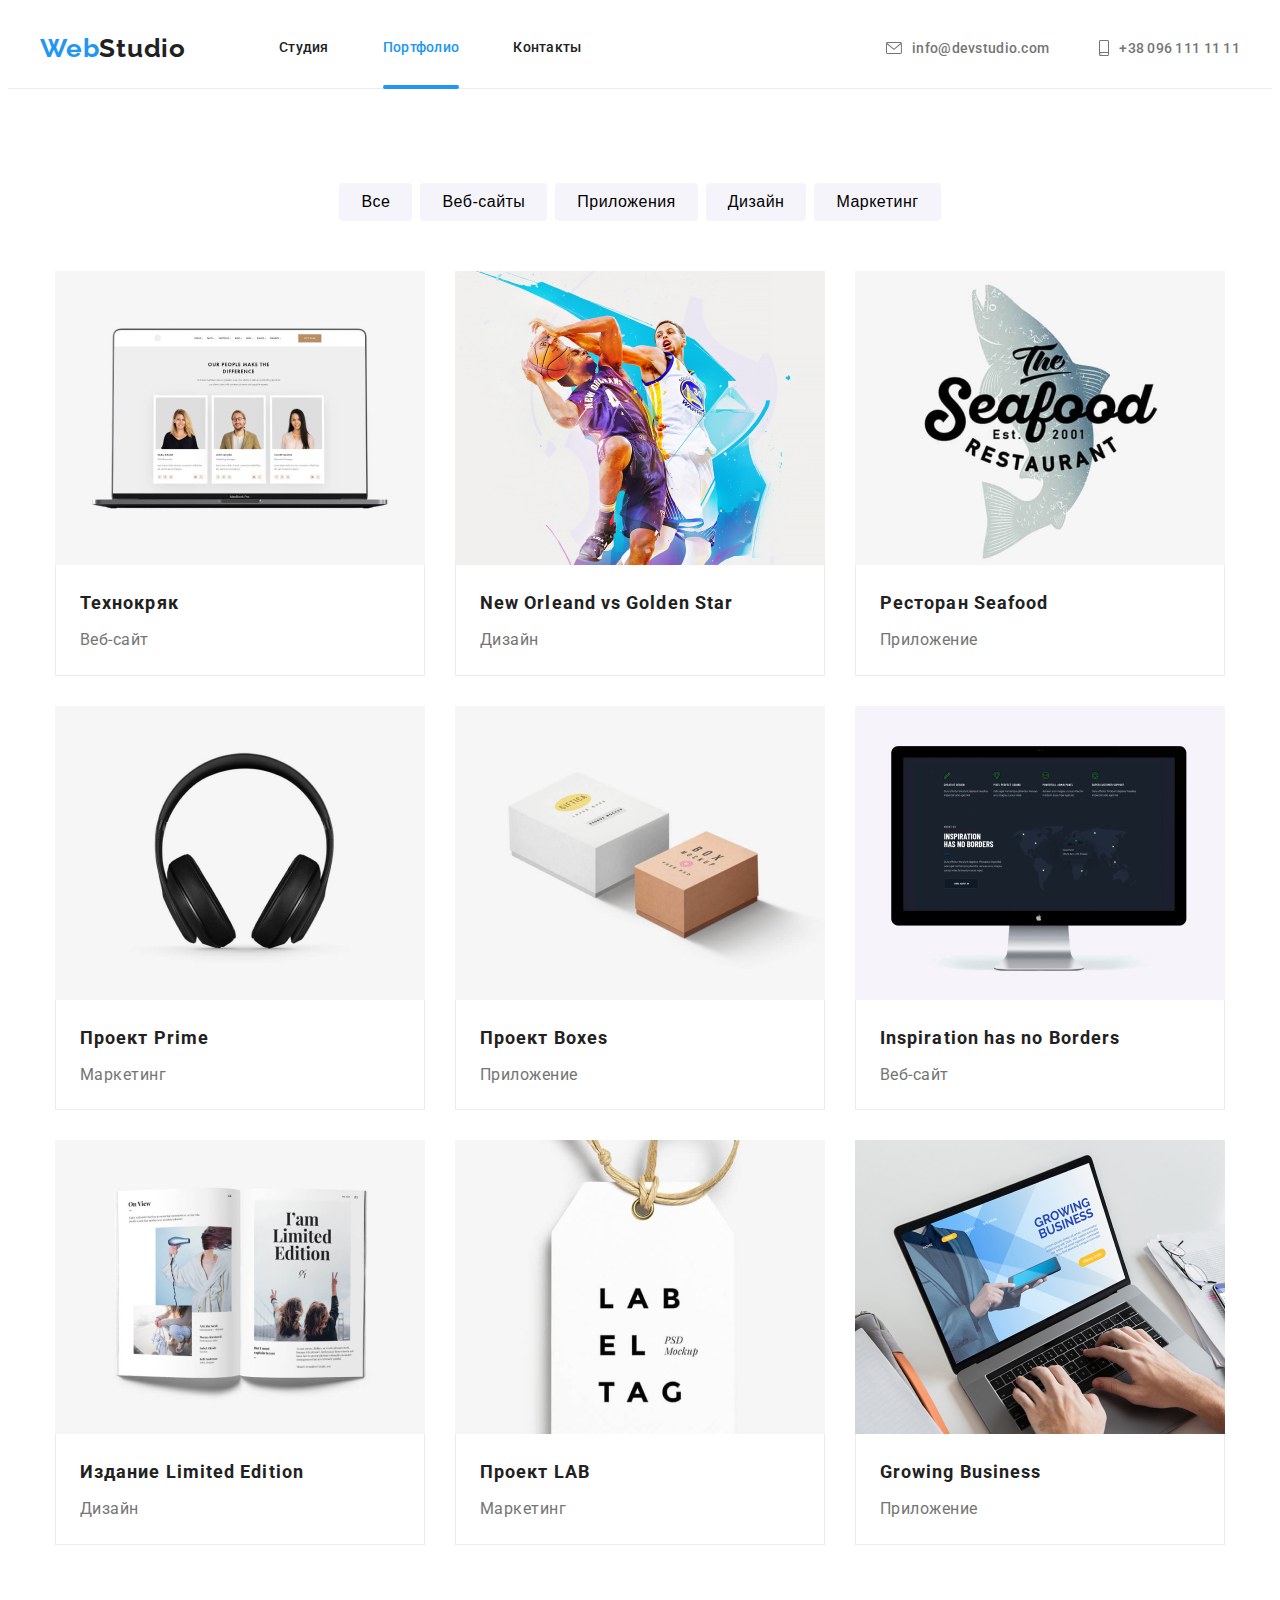
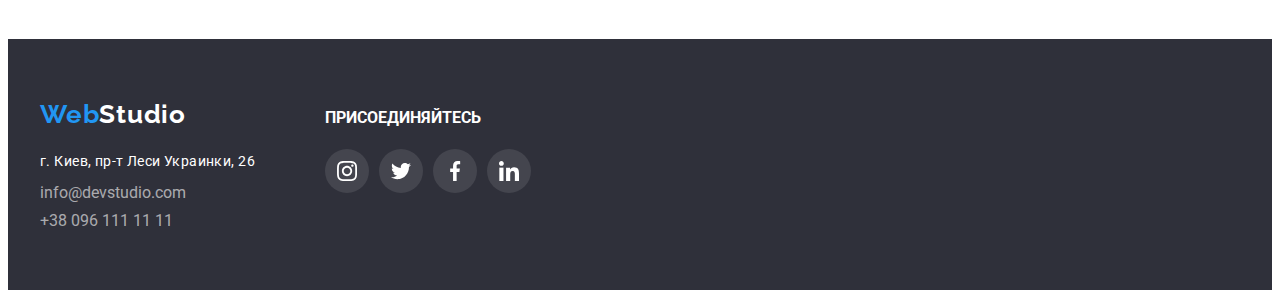
==== portfolio.html @ bb32ee5a "project files" ====
<!DOCTYPE html>
<html lang="ru">
  <head>
    <meta charset="UTF-8" />
    <meta http-equiv="X-UA-Compatible" content="IE=edge" />
    <meta name="viewport" content="width=device-width, initial-scale=1.0" />
    <title>Портфолио</title>
    <link rel="preconnect" href="https://fonts.gstatic.com" />
    <link
      href="https://fonts.googleapis.com/css2?family=Raleway:ital,wght@0,700;1,700&family=Roboto:ital,wght@0,400;0,500;0,700;0,900;1,400;1,500;1,700;1,900&display=swap"
      rel="stylesheet"
    />
    <link
      rel="stylesheet"
      href="https://cdnjs.cloudflare.com/ajax/libs/modern-normalize/1.0.0/modern-normalize.css"
      integrity="sha512-Zx6MlUMKSVJoQ+83OwhdILe8cSEsCzfqThJd7J/VA2UrK6Ctj85p+xzqfyuNXE5B1k25uUdmJ2OzItbBy9GHAQ=="
      crossorigin="anonymous"
    />
    <link rel="stylesheet" href="./css/styles.css" />
  </head>
  <body>
    <header class="page-header">
      <div class="container">
        <nav class="navigation">
          <a class="logo-title link" href="">
            Web<span class="logo-titte-up">Studio</span></a
          >
          <ul class="navigation-list-header list">
            <li class="navigation-item">
              <a class="navigation-link link" href="index.html">Студия</a>
            </li>
            <li class="navigation-item">
              <a class="navigation-link link current" href="">Портфолио</a>
            </li>
            <li class="navigation-item">
              <a class="navigation-link link" href="">Контакты</a>
            </li>
          </ul>
        </nav>
        <ul class="contact-item list">
          <li class="contact-item">
            <a
              class="mailto-link link"
              href="mailto:info@devstudio.com"
              lang="en"
            >
              <svg class="icon-envelope" width="16" height="12">
                <use href="./images/icons.svg#icon-envelope"></use>
              </svg>
              info@devstudio.com</a
            >
          </li>
          <li class="contact-item">
            <a class="tel-link link" href="tel:+380961111111">
              <svg class="icon-smartphone" width="10px" height="16px">
                <use href="./images/icons.svg#icon-smartphone"></use>
              </svg>
              +38 096 111 11 11</a
            >
          </li>
        </ul>
      </div>
    </header>
    <main>
      <section>
        <div class="portfolio-container container">
          <h1 class="portfolio"></h1>
          <ul class="item">
            <li class="portfolio-item list">
              <button class="button" type="button">Все</button>
            </li>
            <li class="portfolio-item list">
              <button class="button" type="button">Веб-сайты</button>
            </li>
            <li class="portfolio-item list">
              <button class="button" type="button">Приложения</button>
            </li>
            <li class="portfolio-item list">
              <button class="button" type="button">Дизайн</button>
            </li>
            <li class="portfolio-item list">
              <button class="button" type="button">Маркетинг</button>
            </li>
          </ul>
          <h2 class="visually-hidden"></h2>
          <ul class="portfolio-list list">
            <li class="services-list-item">
              <a class="services-list-wrapper link" href="">
                <div class="services-list-item-wrapper">
                  <img
                    class="services-img"
                    src="./images/portfolio/techno-1.jpg"
                    alt="Ноутбук с веб страницей"
                    width="370"
                    height="294"
                  />
                  <p class="portfolio-overlay">
                    Технокряк это современная площадка распространения
                    коронавируса. Компании используют эту платформу для
                    цифрового шпионажа и атак на защищённые сервера конкурентов.
                  </p>
                </div>

                <div class="content-wrapper">
                  <h3 class="portfolio-title">Технокряк</h3>
                  <p class="portfolio-title-description">Веб-сайт</p>
                </div></a
              >
            </li>
            <li class="services-list-item">
              <a class="services-list-wrapper link" href="">
                <div class="services-list-item-wrapper">
                  <img
                    class="services-img"
                    src="./images/portfolio/poster-2.jpg"
                    alt="Постер"
                    width="370"
                    height="294"
                  />
                  <p class="portfolio-overlay">
                    Технокряк это современная площадка распространения
                    коронавируса. Компании используют эту платформу для
                    цифрового шпионажа и атак на защищённые сервера конкурентов.
                  </p>
                </div>

                <div class="content-wrapper">
                  <h3 class="portfolio-title" lang="en">
                    New Orleand vs Golden Star
                  </h3>
                  <p class="portfolio-title-description">Дизайн</p>
                </div>
              </a>
            </li>
            <li class="services-list-item">
              <a class="services-list-wrapper link" href="">
                <div class="services-list-item-wrapper">
                  <img
                    class="services-img"
                    src="./images/portfolio/restaurant-3.jpg"
                    alt="Логотип рыбы"
                    width="370"
                    height="294"
                  />
                  <p class="portfolio-overlay">
                    Технокряк это современная площадка распространения
                    коронавируса. Компании используют эту платформу для
                    цифрового шпионажа и атак на защищённые сервера конкурентов.
                  </p>
                </div>

                <div class="content-wrapper">
                  <h3 class="portfolio-title" lang="en">Ресторан Seafood</h3>
                  <p class="portfolio-title-description">Приложение</p>
                </div>
              </a>
            </li>
            <li class="services-list-item">
              <a class="services-list-wrapper link" href="">
                <div class="services-list-item-wrapper">
                  <img
                    class="services-img"
                    src="./images/portfolio/prime-4.jpg"
                    alt="Чёрные наушники"
                    width="370"
                    height="294"
                  />
                  <p class="portfolio-overlay">
                    Технокряк это современная площадка распространения
                    коронавируса. Компании используют эту платформу для
                    цифрового шпионажа и атак на защищённые сервера конкурентов.
                  </p>
                </div>

                <div class="content-wrapper">
                  <h3 class="portfolio-title" lang="en">Проект Prime</h3>
                  <p class="portfolio-title-description">Маркетинг</p>
                </div>
              </a>
            </li>
            <li class="services-list-item">
              <a class="services-list-wrapper link" href="">
                <div class="services-list-item-wrapper">
                  <img
                    class="services-img"
                    src="./images/portfolio/box-5.jpg"
                    alt="Белая и коричневая коробки"
                    width="370"
                    height="294"
                  />
                  <p class="portfolio-overlay">
                    Технокряк это современная площадка распространения
                    коронавируса. Компании используют эту платформу для
                    цифрового шпионажа и атак на защищённые сервера конкурентов.
                  </p>
                </div>

                <div class="content-wrapper">
                  <h3 class="portfolio-title" lang="en">Проект Boxes</h3>
                  <p class="portfolio-title-description">Приложение</p>
                </div>
              </a>
            </li>
            <li class="services-list-item">
              <a class="services-list-wrapper link" href="">
                <div class="services-list-item-wrapper">
                  <img
                    class="services-img"
                    src="./images/portfolio/inspiration-6.jpg"
                    alt="Монитор компьютера"
                    width="370"
                    height="294"
                  />
                  <p class="portfolio-overlay">
                    Технокряк это современная площадка распространения
                    коронавируса. Компании используют эту платформу для
                    цифрового шпионажа и атак на защищённые сервера конкурентов.
                  </p>
                </div>

                <div class="content-wrapper">
                  <h3 class="portfolio-title" lang="en">
                    Inspiration has no Borders
                  </h3>
                  <p class="portfolio-title-description">Веб-сайт</p>
                </div>
              </a>
            </li>
            <li class="services-list-item">
              <a class="services-list-wrapper link" href="">
                <div class="services-list-item-wrapper">
                  <img
                    class="services-img"
                    src="./images/portfolio/edition-7.jpg"
                    alt="Разворот журнала"
                    width="370"
                    height="294"
                  />
                  <p class="portfolio-overlay">
                    Технокряк это современная площадка распространения
                    коронавируса. Компании используют эту платформу для
                    цифрового шпионажа и атак на защищённые сервера конкурентов.
                  </p>
                </div>

                <div class="content-wrapper">
                  <h3 class="portfolio-title" lang="en">
                    Издание Limited Edition
                  </h3>
                  <p class="portfolio-title-description">Дизайн</p>
                </div>
              </a>
            </li>
            <li class="services-list-item">
              <a class="services-list-wrapper link" href="">
                <div class="services-list-item-wrapper">
                  <img
                    class="services-img"
                    src="./images/portfolio/lab-8.jpg"
                    alt="Белый лейбл"
                    width="370"
                    height="294"
                  />
                  <p class="portfolio-overlay">
                    Технокряк это современная площадка распространения
                    коронавируса. Компании используют эту платформу для
                    цифрового шпионажа и атак на защищённые сервера конкурентов.
                  </p>
                </div>

                <div class="content-wrapper">
                  <h3 class="portfolio-title" lang="en">Проект LAB</h3>
                  <p class="portfolio-title-description">Маркетинг</p>
                </div>
              </a>
            </li>
            <li class="services-list-item">
              <a class="services-list-wrapper link" href="">
                <div class="services-list-item-wrapper">
                  <img
                    class="services-img"
                    src="./images/portfolio/business-9.jpg"
                    alt="Ноутбук с печатающими руками"
                    width="370"
                    height="294"
                  />
                  <p class="portfolio-overlay">
                    Технокряк это современная площадка распространения
                    коронавируса. Компании используют эту платформу для
                    цифрового шпионажа и атак на защищённые сервера конкурентов.
                  </p>
                </div>

                <div class="content-wrapper">
                  <h3 class="portfolio-title" lang="en">Growing Business</h3>
                  <p class="portfolio-title-description">Приложение</p>
                </div>
              </a>
            </li>
          </ul>
        </div>
      </section>
    </main>
    <!--CONTACT INFORMATION-->
    <footer class="footer">
      <div class="footer container">
        <div class="adress">
          <div class="web">
            <a class="logo-title link" href="">
              Web<span class="logo-title-down">Studio</span>
            </a>
          </div>

          <ul class="contact list">
            <li class="contact-list-item">
              <a
                class="contact-link link"
                href="https://goo.gl/maps/QRWWJtVvQiQoxsjY8"
                target="г. Киев, пр-т Леси Украинки, 26"
                rel="noopener norefer"
              >
                г. Киев, пр-т Леси Украинки, 26</a
              >
            </li>

            <li class="contact-list-item">
              <a
                class="footer-mailto-link link"
                href="mailto:info@devstudio.com"
                lang="en"
                >info@devstudio.com</a
              >
            </li>
            <li class="contact-list-item">
              <a class="footer-tel-link link" href="tel:+380961111111"
                >+38 096 111 11 11</a
              >
            </li>
          </ul>
        </div>
        <div class="social">
          <b class="join">ПРИСОЕДИНЯЙТЕСЬ</b>
          <ul class="footer-social-list list">
            <li class="footer-social-list-item">
              <a href="" class="footer-social-list-link link">
                <svg class="footer-social-list-icon">
                  <use href="./images/icons.svg#icon-instagram"></use>
                </svg>
              </a>
            </li>
            <li class="footer-social-list-item">
              <a href="" class="footer-social-list-link link">
                <svg class="footer-social-list-icon">
                  <use href="./images/icons.svg#icon-twitter"></use>
                </svg>
              </a>
            </li>
            <li class="footer-social-list-item">
              <a href="" class="footer-social-list-link link">
                <svg class="footer-social-list-icon">
                  <use href="./images/icons.svg#icon-facebook"></use>
                </svg>
              </a>
            </li>
            <li class="footer-social-list-item">
              <a href="" class="footer-social-list-link link">
                <svg class="footer-social-list-icon">
                  <use href="./images/icons.svg#icon-linkedin"></use>
                </svg>
              </a>
            </li>
          </ul>
        </div>
      </div>
    </footer>
  </body>
</html>
---- css/styles.css ----
:root {
  --main-font: 'Roboto', sans-serif;
  --secondary-font: 'Raleway', sans-serif;
  --accent-color: #2196f3;
  --secondary-text-color: rgba(255, 255, 255, 0.6);
  --title-color: #212121;
  --text-description-color: #757575;
  --header-background-color: #fff;
  --footer-background-color: #2f303a;
  --secondary-background-color: #f5f4fa;
  --button-hover-color: #fff;
  --section-pt: 94px;
  --section-pb: 94px;
}

body {
  font-family: var(--main-font);
  background-color: #ffffff;
  color: var(--title-color);
}

h1,
h2,
h3,
h4,
h5,
h6,
p {
  margin: 0;
}

ul,
ol {
  margin: 0;
  padding: 0;
}

img {
  display: block;
  max-width: 370px;
}

.link {
  text-decoration: none;
  color: inherit;
}

.list {
  list-style: none;
}
.adress {
  font-style: normal;
}

.visually-hidden {
  position: absolute !important;
  clip: rect(1px 1px 1px 1px); /* IE6, IE7 */
  clip: rect(1px, 1px, 1px, 1px);
  padding: 0 !important;
  border: 0 !important;
  height: 1px !important;
  width: 1px !important;
  overflow: hidden;
}

/*========== SOCIAL LINKS ==========*/

.social-list {
  display: flex;
  align-items: center;
  justify-content: space-between;
}

.social-list-link {
  display: flex;
  justify-content: center;
  align-items: center;
  width: 44px;
  height: 44px;
  border-radius: 50%;
  transition: background-color 250ms cubic-bezier(0.4, 0, 0.2, 1);
}

.social-list-link:hover,
.social-list-link:focus {
  background-color: var(--accent-color);
}

.social-list-icon {
  fill: #afb1b8;
  width: 20px;
  height: 20px;
  transition: fill 250ms cubic-bezier(0.4, 0, 0.2, 1);
}

.social-list-link:hover .social-list-icon,
.social-list-link:focus .social-list-icon {
  fill: var(--header-background-color);
}

/*========== END SOCIAL LINKS ==========*/

/*========== CONTAINER ==========*/

.container {
  width: 1200px;
  margin: 0 auto;
  padding: 0 15px;
}

/*======= LOGO =======*/

.footer .logo-title {
  margin-right: 0;
}

.logo-title {
  margin-right: 93px;
  font-family: var(--secondary-font);
  font-weight: 700;
  font-size: 26px;
  line-height: 1.19;
  letter-spacing: 0.03em;
  color: var(--accent-color);
}

.logo-titte-up {
  color: var(--title-color);
}

.logo-title-down {
  color: var(--header-background-color);
}

/*========HEADER========*/
.page-header .container {
  display: flex;
  align-items: center;
}

.page-header {
  border-bottom: 1px solid;
  border-color: #ececec;
}
.navigation {
  display: flex;
  align-items: center;
}

.navigation-item {
  display: inline-block;
  align-items: center;
  position: relative;
}

.navigation-item:not(:last-child) {
  margin-right: 50px;
}

.contact-item {
  display: flex;
  margin-left: auto;
}
.contact-item:not(:last-child) {
  margin-right: 50px;
}

.navigation-link {
  display: flex;

  padding-top: 32px;
  padding-bottom: 32px;
  font-weight: 500;
  font-size: 14px;
  line-height: 1.14;
  letter-spacing: 0.02em;
  transition: color 250ms cubic-bezier(0.4, 0, 0.2, 1);
}
.current {
  color: var(--accent-color);
}

.current::after {
  content: ' ';
  display: block;
  position: absolute;
  width: 100%;
  height: 4px;
  left: 0;
  bottom: -1px;
  border-radius: 2px;
  background: var(--accent-color);
}

.navigation-link:hover,
.navigation-link:focus {
  cursor: pointer;
  color: var(--accent-color);
}

.contact-item {
  font-weight: 500;
  font-size: 14px;
  line-height: 1;
  letter-spacing: 0.02em;
  color: var(--text-description-color);
}

.in-header:hover,
.in-header:focus {
  color: var(--accent-color);
}

.mailto-link,
.tel-link {
  display: flex;
  align-items: center;
  padding-top: 32px;
  padding-bottom: 32px;
  transition: color 250ms cubic-bezier(0.4, 0, 0.2, 1);
}

/*========HEADER ICONS========*/

.icon-envelope {
  margin-right: 10px;
  color: var(--text-description-color);
  fill: var(--text-description-color);
  transition: fill 250ms cubic-bezier(0.4, 0, 0.2, 1);
}
.icon-smartphone {
  margin-right: 10px;
  color: var(--text-description-color);
  fill: var(--text-description-color);
  transition: fill 250ms cubic-bezier(0.4, 0, 0.2, 1);
}
.mailto-link:hover,
.mailto-link:focus {
  color: var(--accent-color);
}

.tel-link:hover,
.tel-link:focus {
  color: var(--accent-color);
}
.icon-envelope:hover,
.icon-envelope:focus {
  fill: var(--accent-color);
}

.icon-smartphone:hover,
.icon-smartphone:focus {
  fill: var(--accent-color);
}
.mailto-link:hover .icon-envelope,
.mailto-link:focus .icon-envelope {
  fill: var(--accent-color);
}

.tel-link:hover .icon-smartphone,
.tel-link:focus .icon-smartphone {
  fill: var(--accent-color);
}

/*========END HEADER ICONS========*/

/*============== FOOTER ==================*/

.footer.container {
  display: flex;
  align-items: baseline;
  padding-top: 60px;
  padding-bottom: 60px;
}

.footer {
  background-color: var(--footer-background-color);
}

.web {
  margin-bottom: 20px;
}

.contact-list-item:not(:last-child) {
  margin-bottom: 9px;
}

.footer .contact-link {
  font-size: 14px;
  line-height: 1.71;
  letter-spacing: 0.03em;
  color: var(--header-background-color);
}

.contact-list-item {
  color: var(--secondary-text-color);
}

.social {
  margin-left: 70px;
}

.join {
  display: inline-block;
  margin-bottom: 21px;
  font-weight: 700;
  size: 14px;
  line-height: 1.14;
  letter-spacing: 3%;
  fill: Solid;
  color: #ffffff;
}

.footer-social-list {
  display: flex;
  align-items: center;
}

.footer-social-list-item:not(:last-child) {
  margin-right: 10px;
}

.footer-social-list-link {
  display: flex;
  justify-content: center;
  align-items: center;
  width: 44px;
  height: 44px;
  border-radius: 50%;
  background-color: rgba(255, 255, 255, 0.1);

  transition: background-color 250ms cubic-bezier(0.4, 0, 0.2, 1);
}

.footer-social-list-link:hover,
.footer-social-list-link:focus {
  background-color: var(--accent-color);
}

.footer-social-list-icon {
  fill: var(--button-hover-color);
  width: 20px;
  height: 20px;
  transition: fill 250ms cubic-bezier(0.4, 0, 0.2, 1);
}

.footer-social-list-link:hover .social-list-icon,
.footer-social-list-link:focus .social-list-icon {
  fill: var(--header-background-color);
}

/*============== END FOOTER ============*/

/* ======== HERO ======= */

.hero-container {
  align-items: center;
  text-align: center;
}
.hero {
  max-width: 1600px;
  min-height: 600px;
  padding: 200px 0;
  margin: 0 auto;
  background-image: linear-gradient(
      to bottom,
      rgba(47, 48, 58, 0.4),
      rgba(47, 48, 58, 0.4)
    ),
    url(../images/hero/hero.jpg);

  background-repeat: no-repeat;
  background-size: cover;
  background-position: center;
}

.hero-title {
  text-align: center;
  margin-bottom: 30px;
  font-weight: 900;
  font-size: 44px;
  line-height: 1.36;
  /* or 136% */
  letter-spacing: 0.06em;
  text-transform: uppercase;
  color: var(--header-background-color);
}

.modal-btn {
  padding: 18px 32px;
  justify-content: center;
  border: none;
  margin: 0px;
  padding-bottom: 200px;
  font-weight: 700;
  font-size: 16px;
  line-height: 1.8;
  text-align: center;
  letter-spacing: 0.06em;
  color: var(--button-hover-color);
  min-width: 200px;
  padding: 10px 32px;
  box-shadow: 0px 4px 4px rgba(0, 0, 0, 0.15);
  border-radius: 4px;
  background-color: var(--accent-color);
  border: 0px;
  cursor: pointer;
}
.hero-button:hover,
.hero-button:focus {
  background-color: #188ce8;
}

/*======= END HERO ====== */

/*======= ABOUT ========= */

.about.container {
  width: 1200;
  padding-top: var(--section-pt);
  padding-bottom: 47px;
}

.about-list {
  display: flex;
  flex-wrap: wrap;
  text-align: left;
  margin-left: -30px;
  margin-top: -30px;
}

.about-list-item {
  flex-basis: calc((100% / 4) - 30px);
  margin-left: 30px;
  margin-top: 30px;
}

.about-title {
  margin-bottom: 10px;
  font-weight: 700;
  font-size: 14px;
  line-height: 1.14;
  text-transform: uppercase;
}
.about-title-description {
  font-size: 14px;
  line-height: 1.71;
  color: var(--text-description-color);
}
.about-description {
  display: flex;
  justify-content: center;
  align-items: center;
  width: 270px;
  height: 120px;
  background: #f5f4fa;
  border-radius: 4px;
  margin-bottom: 30px;
}

/*======== END ABOUT ======== */

/* ======= SERVICES ========= */

.services .container {
  padding-top: 47px;
  padding-bottom: var(--section-pb);
}

.services-title {
  text-align: center;
  margin-bottom: 50px;
}

.services-item {
  display: flex;
  flex-wrap: wrap;
  margin-left: -30px;
  margin-top: -30px;
}

.services-list {
  position: relative;
  text-align: center;
  width: 370px;
  flex-basis: calc((100% / 3) -30px);
  margin-left: 30px;
  margin-top: 30px;
}

.services-title,
.crew-title,
.clients-title {
  font-weight: 700;
  font-size: 36px;
  line-height: 1.17;
}

.overlay {
  position: absolute;
  width: 100%;
  bottom: 0;
  left: 0;
  background: rgba(47, 48, 58, 0.8);
  color: #fff;
  padding: 27px 82px;
  font-weight: 700;
  font-size: 14px;
  line-height: 1.17;
  align-items: center;
}
/*====== END SERVICES ====== */

/*======= CREW ======= */

.crew .container {
  padding-top: var(--section-pt);
  padding-bottom: var(--section-pb);
}

.crew-title,
.clients-title {
  text-align: center;
  margin-bottom: 50px;
}

.crew-item {
  display: flex;
  flex-wrap: wrap;
  text-align: center;
  margin-left: -30px;
  margin-top: -30px;
}

.crew-list {
  width: 270px;
  flex-basis: calc(100% / 4 - 30px);
  margin-left: 30px;
  margin-top: 30px;
}

.crew-list-wrapper {
  padding: 15px 20px;
  border: 1px solid;
  border-color: #ececec;
  background: #ffffff;

  box-shadow: 0px 1px 3px rgba(0, 0, 0, 0.12), 0px 1px 1px rgba(0, 0, 0, 0.14),
    0px 2px 1px rgba(0, 0, 0, 0.2);
  border-radius: 0px 0px 4px 4px;
}
.crew-list-title {
  margin-bottom: 10px;
}

.crew {
  background-color: var(--secondary-background-color);
}

.crew-list-title {
  font-weight: 500;
  font-size: 16px;
  line-height: 1.87;
}

.crew-list-position {
  margin-bottom: 16px;
  font-size: 16px;
  line-height: 1.19;
  color: var(--text-description-color);
}

/*======= END CREW ======*/

/*=======REGULAR CLIENTS=======*/
.clients .container {
  padding-top: var(--section-pt);
  padding-bottom: var(--section-pb);
}
.clients-list {
  display: flex;
  align-items: center;
  justify-content: center;
}

.clients-list-item {
  margin-left: 30px;
}

.clients-list-item:first-child {
  margin-left: 0px;
}
.clients-list-link {
  display: flex;
  align-items: center;
  justify-content: center;
  width: 170px;
  height: 90px;
  border: 1px solid #afb1b8;
  border-radius: 4px;
  transition: border 250ms cubic-bezier(0.4, 0, 0.2, 1);
}

.clients-list-icon {
  display: flex;
  justify-content: center;
  align-items: center;
  color: #afb1b8;
  fill: #afb1b8;
  transition: fill 250ms cubic-bezier(0.4, 0, 0.2, 1);
}

.clients-list-link:hover,
.clients-list-link:focus {
  border-color: var(--accent-color);
}
.clients-list-icon:hover,
.clients-list-icon:focus {
  color: var(--accent-color);
  fill: var(--accent-color);
}
.clients-list-link:hover .clients-list-icon,
.clients-list-link:focus .clients-list-icon {
  fill: var(--accent-color);
}

/*=======END REGULAR CLIENTS=======*/

/*======= PORTFOLIO =======*/

.portfolio-container {
  padding-bottom: var(--section-pb);
  padding-top: var(--section-pb);
}

.item {
  display: flex;
  align-items: center;
  justify-content: center;
  margin-bottom: 50px;
}

.portfolio-item:not(:last-child) {
  margin-right: 8px;
}

.portfolio-container .button {
  border: none;
  text-align: center;
  padding: 6px 22px;
  font-weight: 500;
  font-size: 16px;
  line-height: 1.6;
  letter-spacing: 0.03em;
  border: 0.5px;
  background-color: var(--secondary-background-color);
  border-radius: 4px;
  cursor: pointer;
  transition: background-color 250ms cubic-bezier(0.4, 0, 0.2, 1),
    color 250ms cubic-bezier(0.4, 0, 0.2, 1),
    box-shadow 250ms cubic-bezier(0.4, 0, 0.2, 1);
}
.button:hover,
.button:focus {
  border: none;
  background-color: var(--accent-color);
  color: var(--button-hover-color);
  box-shadow: 0px 3px 1px rgba(0, 0, 0, 0.1), 0px 1px 2px rgba(0, 0, 0, 0.08),
    0px 2px 2px rgba(0, 0, 0, 0.12);
}

/*====== CARDS =======*/

.portfolio-list {
  display: flex;
  flex-wrap: wrap;
  justify-content: center;
  margin-left: -30px;
  margin-top: -30px;
}

.services-list-item {
  max-width: 370px;
  margin-left: 30px;
  margin-top: 30px;
  flex-basis: calc((100% / 3) - 30px);
}

.content-wrapper {
  max-width: 370px;
  padding: 20px 24px;
  border: 1px solid;
  border-top: 0;
  border-color: #ececec;
}

.portfolio-title {
  margin-bottom: 4px;
  font-weight: 700;
  font-size: 18px;
  line-height: 2;
  letter-spacing: 0.06em;
  /* identical to box height, or 200% */
}

.portfolio-title-description {
  font-size: 16px;
  line-height: 1.87;
  letter-spacing: 0.03em;
  color: var(--text-description-color);
}

.services-list-item:hover,
.services-list-item:focus {
  box-shadow: 0px 4px 4px rgba(0, 0, 0, 0.25);
}
.services-list-item-wrapper {
  position: relative;
  overflow: hidden;
}
.portfolio-overlay {
  position: absolute;
  top: 0;
  left: 0;
  height: 100%;
  padding: 63px 24px;
  font-size: 18px;
  line-height: 1.5;
  letter-spacing: 00.03em;
  opacity: 0;
  overflow: auto;
  transform: translateY(100%);
  background-color: rgba(33, 150, 243, 0.9);
  color: var(--header-background-color);
  transition: transform 250ms cubic-bezier(0.4, 0, 0.2, 1);
}
.services-list-wrapper:hover .portfolio-overlay,
.services-list-wrapper:focus .portfolio-overlay {
  transform: translateY(0%);
  opacity: 1;
}

/*======= END PORTFOLIO =======*/

/*======= MODAL WINDOW ========*/

.backdrop {
  position: fixed;
  top: 0;
  left: 0;
  width: 100%;
  height: 100%;
  background-color: rgba(0, 0, 0, 0.2);
  opacity: 1;
  transition: opacity 250ms cubic-bezier(0.4, 0, 0.2, 1);
}

.is-hidden {
  opacity: 0;
  pointer-events: none;
}

.is-hidden .modal {
  transform: translate(-50%, -50%) scale(0.3);
}

.modal {
  position: absolute;
  top: 50%;
  left: 50%;
  transform: translate(-50%, -50%);
  width: 528px;
  height: 580px;
  background-color: #fff;
  box-shadow: 0px 1px 3px rgba(0, 0, 0, 0.12), 0px 1px 1px rgba(0, 0, 0, 0.14),
    0px 2px 1px rgba(0, 0, 0, 0.2);
  border-radius: 4px;

  transform: translate(-50%, -50%) scale(1) rotate(1turn);
  opacity: 1;
  transition: transform 250ms cubic-bezier(0.4, 0, 0.2, 1),
    rotate 500ms cubic-bezier(0.4, 0, 0.2, 1),
    opacity 250ms cubic-bezier(0.4, 0, 0.2, 1);
}
.close-button {
  position: absolute;
  top: 8px;
  right: 8px;
  width: 30px;
  height: 30px;
  background: #ffffff;
  border: 1px solid rgba(0, 0, 0, 0.1);
  border-radius: 50%;
  cursor: pointer;
}
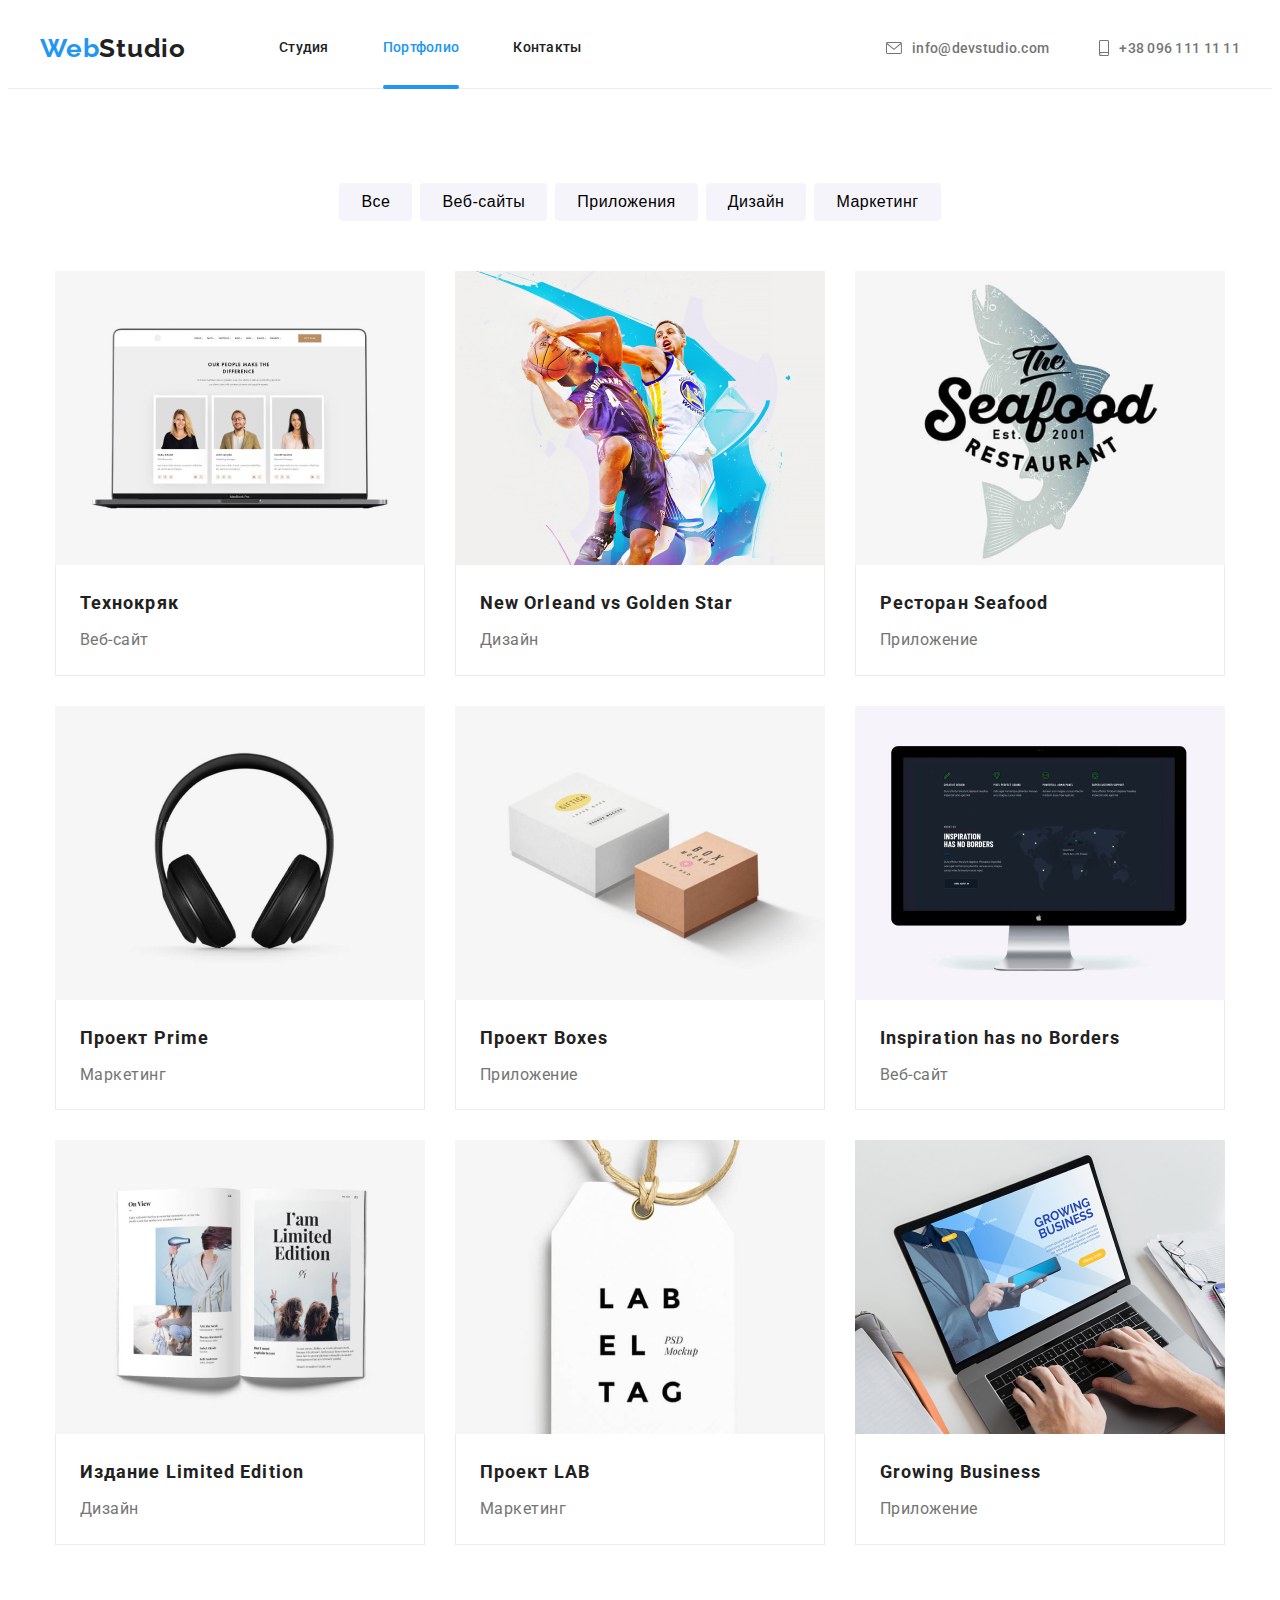
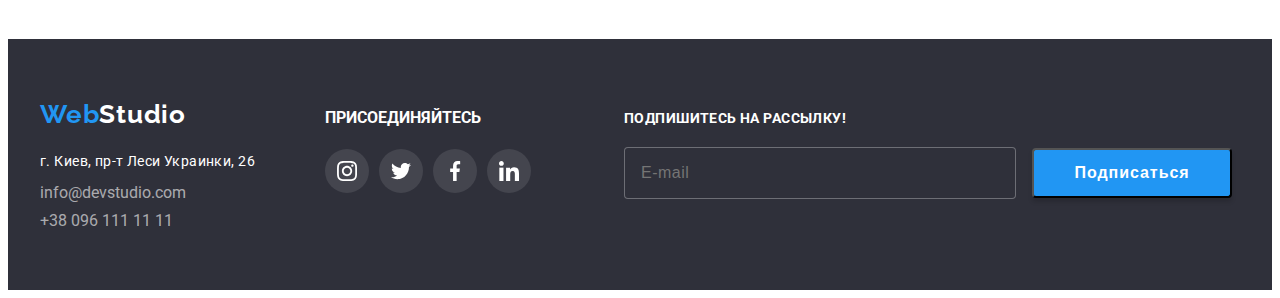
==== commit 676a11cb: "footer signup" ====
--- a/portfolio.html
+++ b/portfolio.html
@@ -371,6 +371,18 @@
             </li>
           </ul>
         </div>
+        <form class="signup-form">
+          <p class="signup-form-title">ПОДПИШИТЕСЬ НА РАССЫЛКУ!</p>
+          <label>
+            <input
+              type="email"
+              class="signup-footer-input"
+              name="email"
+              placeholder="E-mail"
+            />
+          </label>
+          <button class="signup-button" type="submit">Подписаться</button>
+        </form>
       </div>
     </footer>
   </body>
--- a/css/styles.css
+++ b/css/styles.css
@@ -793,3 +793,53 @@
   border-radius: 50%;
   cursor: pointer;
 }
+/*======= SIGNUP FORM FOOTER========*/
+.signup-form {
+  margin-left: 93px;
+}
+
+.signup-form-title {
+  margin-bottom: 20px;
+  font-weight: 700;
+  font-size: 14px;
+  line-height: 1.14;
+  letter-spacing: 0.03em;
+  text-transform: uppercase;
+
+  color: #ffffff;
+}
+.signup-footer-input {
+  margin-right: 20px;
+  width: 358px;
+  height: 50px;
+  padding: 0 16px;
+  margin-right: 12px;
+  font-size: 16px;
+  line-height: 1.25;
+  letter-spacing: 0.03em;
+  background-color: var(--footer-background-color);
+  border: 1px solid rgba(255, 255, 255, 0.3);
+  box-shadow: drop-shadow(0px 4px 4px rgba(0, 0, 0, 0.15));
+  border-radius: 4px;
+  outline: none;
+  color: var(--header-background-color);
+}
+
+.signup-footer-input::placeholder {
+  color: fff;
+}
+
+.signup-button {
+  width: 200px;
+  height: 50px;
+  font-weight: 700;
+  font-size: 16px;
+  line-height: 1.88;
+  letter-spacing: 0.06em;
+  box-shadow: 0px 4px 4px rgba(0, 0, 0, 0.15);
+  border-radius: 4px;
+  color: #ffffff;
+  background-color: var(--accent-color);
+  outline: none;
+  cursor: pointer;
+}
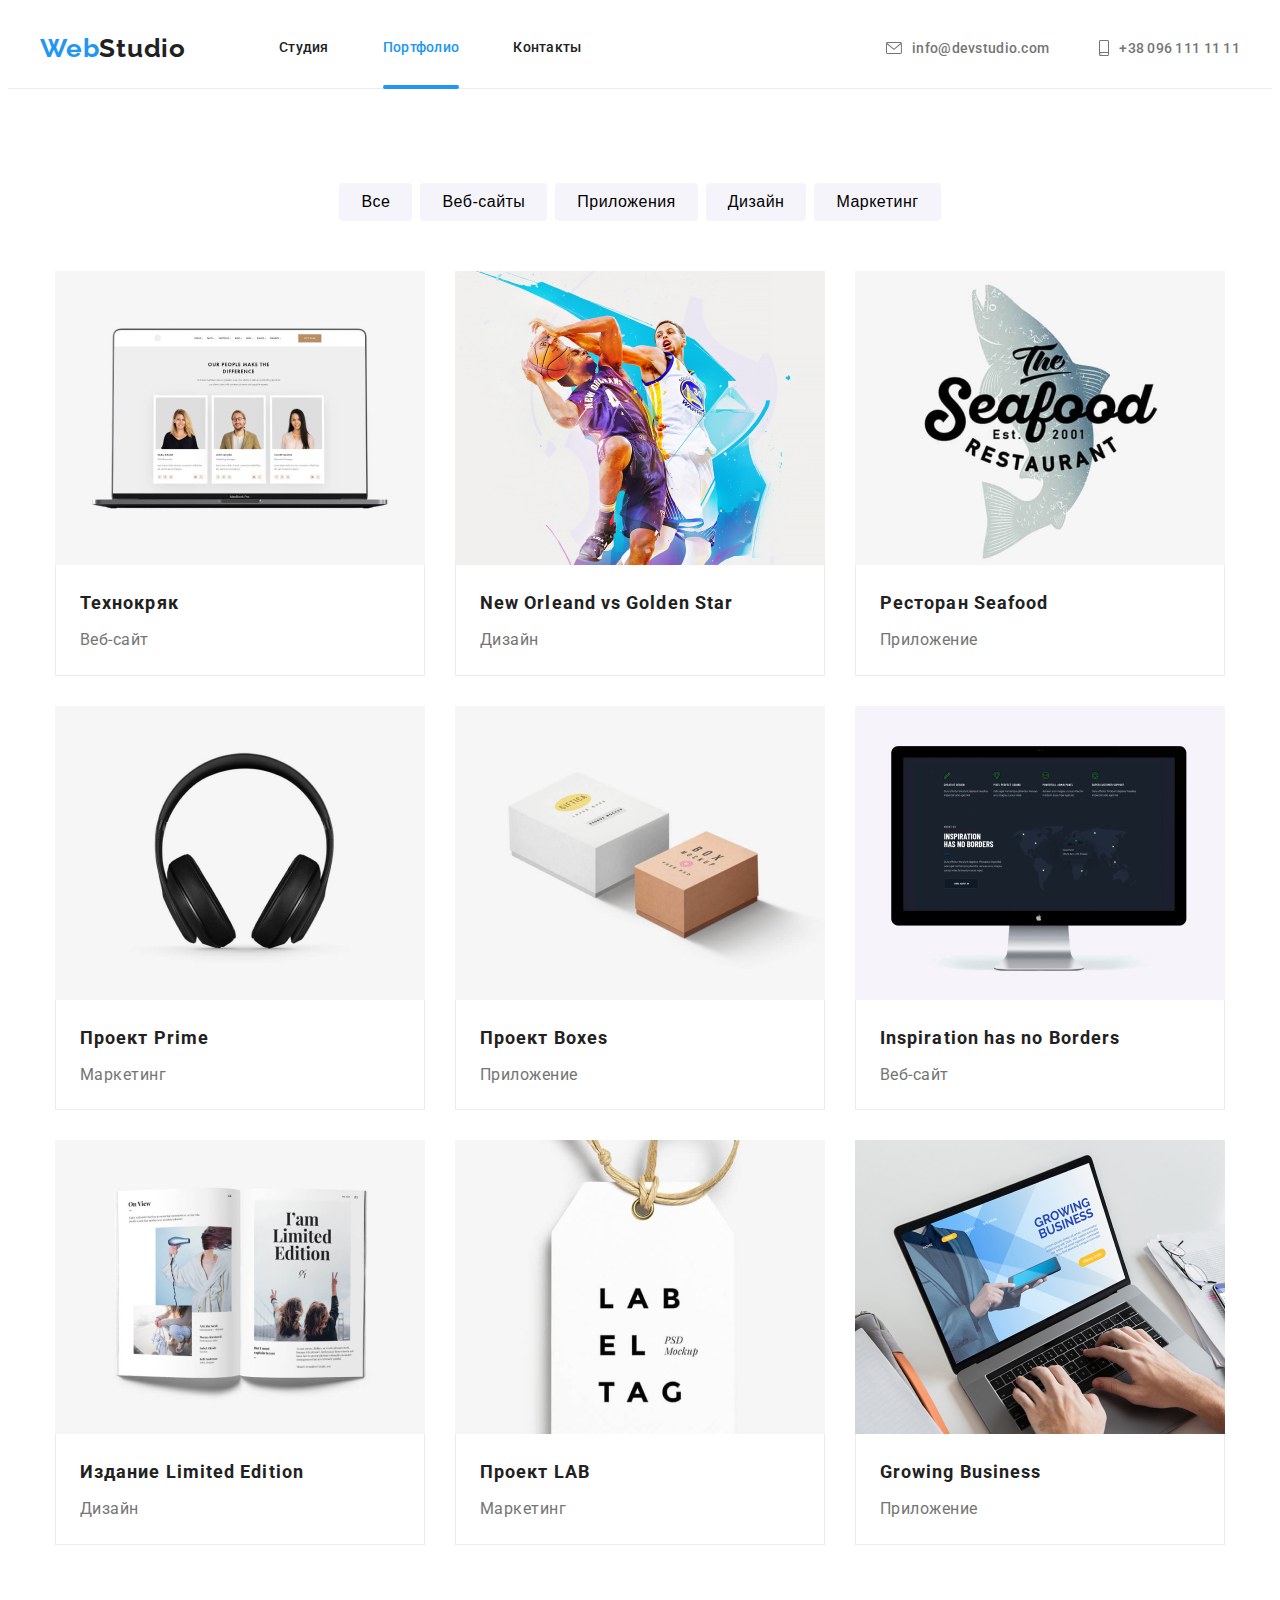
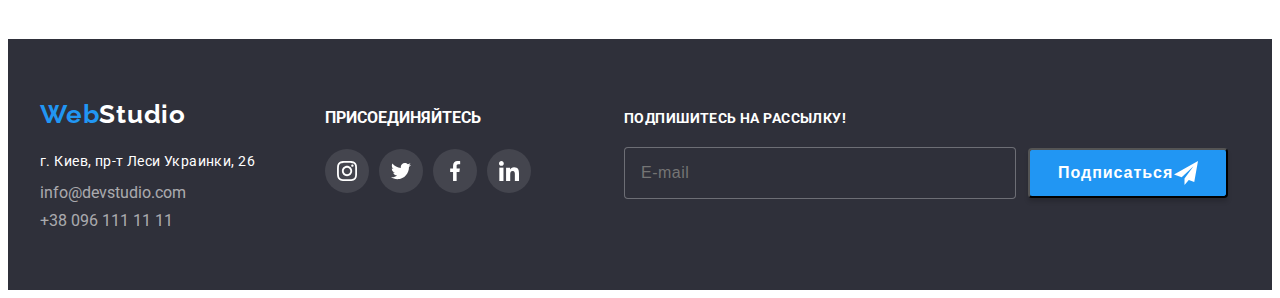
==== commit f7d1a9af: "fixed footer sign up" ====
--- a/portfolio.html
+++ b/portfolio.html
@@ -371,9 +371,10 @@
             </li>
           </ul>
         </div>
-        <form class="signup-form">
+         <form class="signup-form">
           <p class="signup-form-title">ПОДПИШИТЕСЬ НА РАССЫЛКУ!</p>
           <label>
+            <div class="signup-form-wrapper">
             <input
               type="email"
               class="signup-footer-input"
@@ -381,7 +382,13 @@
               placeholder="E-mail"
             />
           </label>
-          <button class="signup-button" type="submit">Подписаться</button>
+          <button class="signup-button" type="submit">
+            Подписаться
+            <svg class="sign-up-icon" width="24" height="24">
+              <use href="./images/icons.svg#icon-send"></use>
+            </svg>
+          </button>
+          </div>
         </form>
       </div>
     </footer>
--- a/css/styles.css
+++ b/css/styles.css
@@ -808,6 +808,11 @@
 
   color: #ffffff;
 }
+.signup-form-wrapper {
+  display: flex;
+  align-items: center;
+}
+
 .signup-footer-input {
   margin-right: 20px;
   width: 358px;
@@ -819,18 +824,24 @@
   letter-spacing: 0.03em;
   background-color: var(--footer-background-color);
   border: 1px solid rgba(255, 255, 255, 0.3);
-  box-shadow: drop-shadow(0px 4px 4px rgba(0, 0, 0, 0.15));
   border-radius: 4px;
   outline: none;
   color: var(--header-background-color);
+  transition: border-color 250ms cubic-bezier(0.4, 0, 0.2, 1);
 }
 
 .signup-footer-input::placeholder {
   color: fff;
 }
-
+.signup-footer-input:focus {
+  border-color: var(--accent-color);
+}
 .signup-button {
-  width: 200px;
+  display: flex;
+  align-items: center;
+  justify-content: space-between;
+  min-width: 200px;
+  padding: 10px 28px;
   height: 50px;
   font-weight: 700;
   font-size: 16px;
